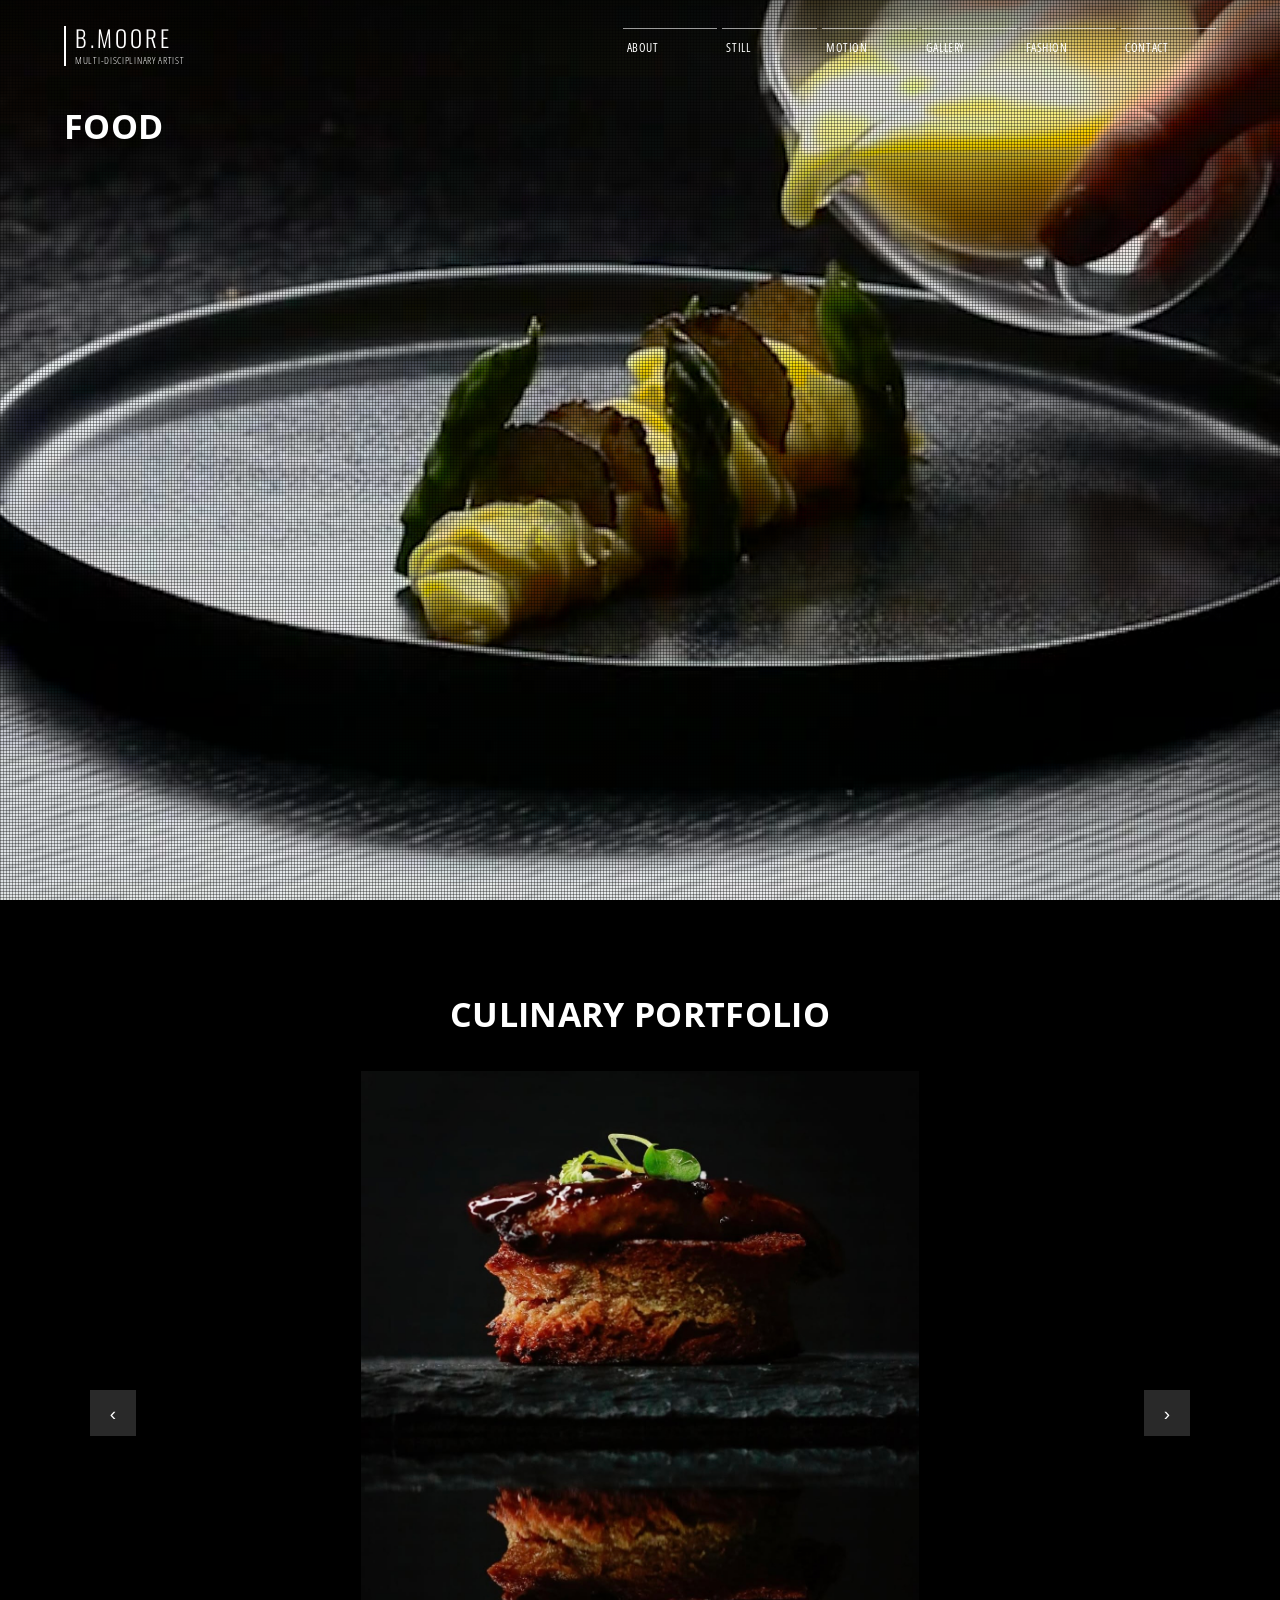
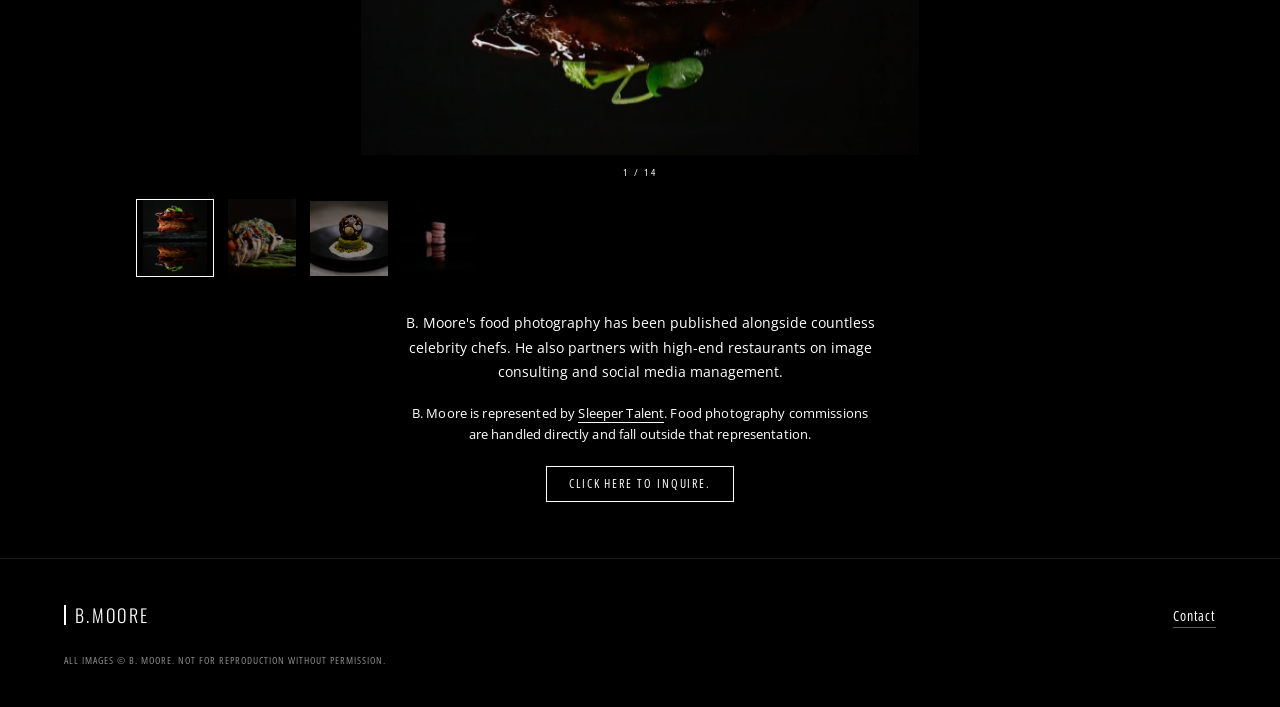
==== food/index.html @ b24ed887 "Match the Food heading inset to Still and Motion. The black field starts at the bottom of the video," ====
<!DOCTYPE html>
<html lang="en">
<head>
<meta charset="utf-8">
<meta name="viewport" content="width=device-width, initial-scale=1">
<meta name="robots" content="noindex, nofollow">
<title>B. Moore — Food</title>
<link rel="stylesheet" href="../css/site.css">
<link rel="stylesheet" href="../css/lookbook.css">
<style>
.food-hero .title{position:absolute;z-index:2;left:var(--pad);top:108px;margin:0;color:#fff;text-align:left;text-shadow:0 1px 14px rgba(0,0,0,.55);pointer-events:none;}
.food-hero video{pointer-events:none;}
.food-lower{background:#000;color:#fff;padding-top:clamp(48px,8vw,96px);padding-bottom:clamp(36px,5vw,56px);}
.food-lower > .title{margin:0 var(--pad) 18px;text-align:center;}
.food-paper.paper{--ink:#fff;--paper:#000;--mid:rgba(255,255,255,.72);--soft:#fff;background:#000;color:#fff;}
.food-paper .fviewer{margin-top:0;padding-top:clamp(12px,2vw,20px);}
.food-lower .counter{color:#fff;}
.food-lower .nav-btn{background:rgba(255,255,255,.16);color:#fff;}
.food-lower .nav-btn:hover{background:rgba(255,255,255,.32);}
.food-lower .strip button.on::after{border-color:#fff;}
.food-lower .strip img,.food-lower .fstrip img{background:#000;}
.food-info{background:#000;color:#fff;text-align:center;padding:8px var(--pad) 0;}
.food-info .lookbook{max-width:36em;margin:0 auto;font-size:14px;line-height:1.75;color:#fff;}
.food-info .rep{max-width:36em;margin:18px auto 0;color:#fff;}
.food-info .rep a{color:#fff;border-bottom-color:#fff;}
.food-info .ask{margin:22px 0 0;}
.food-info .here-btn{display:inline-block;padding:11px 22px;border:1px solid #fff;background:transparent;color:#fff;text-decoration:none;font-family:var(--text);font-stretch:75%;font-size:12px;letter-spacing:.16em;text-transform:uppercase;line-height:1;}
.food-info .here-btn:hover{background:rgba(255,255,255,.08);}
@media (max-width:760px){.food-hero .title{top:84px;}}
</style>
</head>
<body>
<header class="site-head">
  <a class="brand" href="../index.html" aria-label="B. Moore, home"><span class="brand-name">B.MOORE</span><span class="brand-sub">Multi-disciplinary artist</span></a>
  <button class="menu-btn" type="button" aria-expanded="false" aria-controls="site-nav"><span></span><span></span><span></span><span class="sr">Menu</span></button>
  <nav class="site-nav" id="site-nav" aria-label="Main">
    <a href="../about.html">About</a>
    <a href="../still.html">Still</a>
    <a href="../motion.html">Motion</a>
    <a href="../gallery.html">Gallery</a>
    <a href="../fashion.html">Fashion</a>
    <a href="../contact.html">Contact</a>
  </nav>
</header>
<section class="bleed screen full food-hero" aria-label="Food">
  <video src="../media/food-pasta-pour.mp4" poster="../media/food-pasta-pour-poster.jpg" autoplay muted loop playsinline preload="auto" aria-hidden="true"></video>
  <h1 class="title">Food</h1>
</section>
<section class="food-lower">
<h2 class="title">Culinary Portfolio</h2>
<div class="food-paper gal-paper paper">
  <section class="fviewer" id="fviewer" aria-roledescription="carousel" aria-label="Food photography">
    <div class="fstage" id="fstage" tabindex="0">
      <button class="nav-btn fprev" id="fprev" type="button" aria-label="Previous">&#8249;</button>
      <img id="fhero" src="../media/food/food-14.jpg" alt="Food photograph 1" width="1206" height="1476" decoding="async" fetchpriority="high">
      <button class="nav-btn fnext" id="fnext" type="button" aria-label="Next">&#8250;</button>
    </div>
    <p class="counter" id="fcounter"></p>
    <div class="strip fstrip" id="fstrip" role="tablist" aria-label="Food photographs"></div>
  </section>
</div>
<section class="food-info" id="food-info">
  <p class="lookbook">B. Moore's food photography has been published alongside countless celebrity chefs. He also partners with high-end restaurants on image consulting and social media management.</p>
  <p class="rep">B. Moore is represented by <a href="https://headless-xwjbrilancu-br4024-1406.wix-site-host.com" target="_blank" rel="noopener noreferrer">Sleeper Talent</a>. Food photography commissions are handled directly and fall outside that representation.</p>
  <p class="ask"><a class="here-btn" href="../contact.html">Click here to inquire.</a></p>
</section>
</section>
<footer class="site-foot" id="site-footer">
  <span class="brand"><span class="brand-name">B.MOORE</span></span>
  <p class="foot-mail"><a href="../contact.html">Contact</a></p>
  <p class="foot-meta">All images &copy; B. Moore. Not for reproduction without permission.</p>
</footer>
<script src="../js/nav.js"></script>
<script>
var FOOD = [
  { src:"../media/food/food-14.jpg", w:1206, h:1476, alt:"Food photograph 1" },
  { src:"../media/food/food-01.jpg", w:1206, h:1375, alt:"Food photograph 2" },
  { src:"../media/food/food-02.jpg", w:1206, h:1156, alt:"Food photograph 3" },
  { src:"../media/food/food-03.jpg", w:1206, h:1254, alt:"Food photograph 4" },
  { src:"../media/food/food-04.jpg", w:1206, h:1500, alt:"Food photograph 5" },
  { src:"../media/food/food-05.jpg", w:1206, h:1398, alt:"Food photograph 6" },
  { src:"../media/food/food-06.jpg", w:1206, h:1464, alt:"Food photograph 7" },
  { src:"../media/food/food-07.jpg", w:1206, h:1478, alt:"Food photograph 8" },
  { src:"../media/food/food-08.jpg", w:1206, h:1495, alt:"Food photograph 9" },
  { src:"../media/food/food-09.jpg", w:1206, h:1476, alt:"Food photograph 10" },
  { src:"../media/food/food-10.jpg", w:1206, h:1220, alt:"Food photograph 11" },
  { src:"../media/food/food-11.jpg", w:1206, h:1353, alt:"Food photograph 12" },
  { src:"../media/food/food-12.jpg", w:1206, h:1433, alt:"Food photograph 13" },
  { src:"../media/food/food-13.jpg", w:1206, h:1303, alt:"Food photograph 14" }
];
(function(){
  var box = document.getElementById("fviewer");
  var stage = document.getElementById("fstage");
  var hero = document.getElementById("fhero");
  var counter = document.getElementById("fcounter");
  var strip = document.getElementById("fstrip");
  var i = 0;
  FOOD.forEach(function(f, n){
    var b = document.createElement("button");
    b.type = "button";
    b.setAttribute("role", "tab");
    b.setAttribute("aria-label", "Photograph " + (n + 1));
    var t = document.createElement("img");
    t.alt = "";
    t.width = f.w;
    t.height = f.h;
    t.decoding = "async";
    if (n === 0) t.src = f.src;
    else t.loading = "lazy";
    b.appendChild(t);
    b.addEventListener("click", function(){ show(n, true); });
    strip.appendChild(b);
  });
  var buttons = strip.querySelectorAll("button");
  function show(n, scroll){
    i = (n + FOOD.length) % FOOD.length;
    var f = FOOD[i];
    var thumb = buttons[i].querySelector("img");
    if (!thumb.getAttribute("src")) thumb.src = f.src;
    hero.src = f.src;
    hero.width = f.w;
    hero.height = f.h;
    hero.alt = f.alt;
    counter.textContent = (i + 1) + " / " + FOOD.length;
    for (var k = 0; k < buttons.length; k++){
      buttons[k].classList.toggle("on", k === i);
      buttons[k].setAttribute("aria-selected", k === i ? "true" : "false");
    }
    if (scroll && buttons[i]){
      var b = buttons[i];
      var left = b.offsetLeft - strip.clientWidth / 2 + b.offsetWidth / 2;
      strip.scrollTo({ left: left, behavior: "smooth" });
    }
  }
  document.getElementById("fprev").addEventListener("click", function(){ show(i - 1, true); });
  document.getElementById("fnext").addEventListener("click", function(){ show(i + 1, true); });
  box.addEventListener("keydown", function(e){
    if (e.key === "ArrowLeft"){ show(i - 1, true); e.preventDefault(); }
    else if (e.key === "ArrowRight"){ show(i + 1, true); e.preventDefault(); }
  });
  var x0 = null, y0 = null;
  stage.addEventListener("touchstart", function(e){
    x0 = e.touches[0].clientX; y0 = e.touches[0].clientY;
  }, { passive: true });
  stage.addEventListener("touchend", function(e){
    if (x0 === null) return;
    var dx = e.changedTouches[0].clientX - x0, dy = e.changedTouches[0].clientY - y0;
    if (Math.abs(dx) > 40 && Math.abs(dx) > Math.abs(dy)) show(dx < 0 ? i + 1 : i - 1, true);
    x0 = null;
  });
  if ("IntersectionObserver" in window){
    var seen = false;
    var watch = new IntersectionObserver(function(entries){
      if (seen || !entries.some(function(en){ return en.isIntersecting; })) return;
      seen = true;
      watch.disconnect();
      for (var n = 1; n < buttons.length; n++){
        var img = buttons[n].querySelector("img");
        if (!img.getAttribute("src")) img.src = FOOD[n].src;
      }
    }, { threshold: 0.2 });
    watch.observe(box);
  }
  show(0, false);
})();
</script>
</body>
</html>
---- css/site.css ----
/* B. Moore — shared styles for every page.
   Fonts: Oswald and Open Sans (SIL Open Font License, see fonts/OFL.txt),
   the free originals of the fonts used on the Wix site. */
@font-face{font-family:"Oswald";src:url(../fonts/oswald.woff2) format("woff2");font-weight:200 700;font-display:swap;}
@font-face{font-family:"Open Sans";src:url(../fonts/opensans.woff2) format("woff2");font-weight:300 800;font-stretch:75% 100%;font-display:swap;}
@font-face{font-family:"Open Sans";src:url(../fonts/opensans-italic.woff2) format("woff2");font-weight:300 800;font-stretch:75% 100%;font-style:italic;font-display:swap;}

:root{
  --black:#000;
  --night:#080808;
  --white:#fff;
  --grey:#7f7e7e;
  --light:#dddddd;
  --display:"Oswald","Arial Narrow","Helvetica Neue",Arial,sans-serif;
  --text:"Open Sans","Helvetica Neue",Helvetica,Arial,sans-serif;
  --pad:clamp(20px,5vw,72px);
}
*{box-sizing:border-box;}
html{-webkit-text-size-adjust:100%;}
body{margin:0;background:var(--night);color:var(--white);font-family:var(--text);-webkit-font-smoothing:antialiased;}
a{color:inherit;text-decoration:none;}
img{max-width:100%;}
.sr{position:absolute;width:1px;height:1px;overflow:hidden;clip:rect(0 0 0 0);white-space:nowrap;}

/* ---------- header: logo with a thin bar, nav items sitting under a line ---------- */
.site-head{
  position:absolute;top:0;left:0;right:0;z-index:50;
  display:flex;align-items:flex-start;justify-content:space-between;gap:28px;
  padding:26px var(--pad) 0;
  color:var(--white);
  background:linear-gradient(rgba(0,0,0,.45),rgba(0,0,0,0));
}
.brand{position:relative;z-index:60;display:block;border-left:2px solid var(--white);padding:1px 0 1px 9px;line-height:1;}
.brand-name{display:block;font-family:var(--display);font-weight:300;font-size:23px;letter-spacing:.13em;}
.brand-sub{display:block;margin-top:5px;font-family:var(--text);font-stretch:75%;font-weight:300;font-size:10px;letter-spacing:.07em;text-transform:uppercase;}
.site-nav{display:flex;gap:5px;padding-top:2px;}
.site-nav a{
  width:clamp(72px,7.4vw,100px);
  border-top:1px solid rgba(255,255,255,.6);
  padding:11px 0 6px 4px;
  font-family:var(--text);font-stretch:75%;font-weight:400;font-size:11.5px;letter-spacing:.05em;text-transform:uppercase;
  transition:border-color .2s ease;
}
.site-nav a:hover{border-top-color:#fff;}
.site-nav a.here{border-top:3px solid #fff;padding-top:9px;}
.menu-btn{display:none;}

@media (max-width:760px){
  .site-head{padding:18px 20px 0;align-items:center;}
  .brand-name{font-size:20px;}
  .brand-sub{font-size:9px;}
  .menu-btn{
    display:flex;flex-direction:column;justify-content:center;gap:6px;
    width:44px;height:44px;margin-right:-8px;padding:0 10px;
    background:none;border:0;cursor:pointer;position:relative;z-index:60;
  }
  .menu-btn span:not(.sr){display:block;height:1px;background:#fff;transition:transform .25s ease,opacity .2s ease;}
  .menu-open .menu-btn span:nth-child(1){transform:translateY(7px) rotate(45deg);}
  .menu-open .menu-btn span:nth-child(2){opacity:0;}
  .menu-open .menu-btn span:nth-child(3){transform:translateY(-7px) rotate(-45deg);}
  .site-nav{
    position:fixed;inset:0;z-index:55;
    flex-direction:column;justify-content:center;gap:0;
    padding:90px 28px 40px;background:rgba(0,0,0,.96);
    opacity:0;visibility:hidden;transition:opacity .25s ease,visibility .25s;
  }
  .menu-open .site-nav{opacity:1;visibility:visible;}
  .site-nav a{width:100%;font-size:22px;letter-spacing:.08em;padding:16px 0 18px 2px;}
  .site-nav a.here{padding-top:14px;}
  body.menu-open{overflow:hidden;}
}

/* ---------- full-bleed video / image with the fine screen texture ---------- */
.bleed{position:relative;overflow:hidden;background:#000;}
.bleed video,.bleed .bg{position:absolute;inset:0;width:100%;height:100%;object-fit:cover;display:block;}
.screen::after{
  content:"";position:absolute;inset:0;pointer-events:none;
  background-image:
    linear-gradient(rgba(0,0,0,.34) 1px,transparent 1px),
    linear-gradient(90deg,rgba(0,0,0,.34) 1px,transparent 1px);
  background-size:3px 3px;
}
.full{height:100vh;height:100svh;min-height:520px;}
.vid-ctrls{
  position:absolute;right:var(--pad);bottom:26px;z-index:5;
  display:flex;flex-direction:column;align-items:flex-start;gap:10px;
}
.vid-toggle,.vid-sound{
  background:none;border:0;border-top:1px solid rgba(255,255,255,.6);color:#fff;cursor:pointer;
  padding:9px 0 4px;min-width:84px;text-align:left;
  font-family:var(--text);font-stretch:75%;font-size:11px;letter-spacing:.06em;text-transform:uppercase;
  opacity:.8;
}
.vid-toggle:hover,.vid-sound:hover{opacity:1;}

/* ---------- type ---------- */
.title{font-family:var(--text);font-weight:700;font-size:clamp(26px,3vw,34px);letter-spacing:.01em;text-transform:uppercase;margin:0;line-height:1.1;}
.kick{font-family:var(--text);font-stretch:75%;font-size:11px;letter-spacing:.14em;text-transform:uppercase;color:rgba(255,255,255,.72);margin:0 0 14px;}
.copy{max-width:31em;font-size:14px;line-height:1.7;font-weight:400;}
.copy p{margin:0 0 16px;}
.copy p:last-child{margin-bottom:0;}
.rep{margin:22px 0 0;font-size:13px;line-height:1.6;letter-spacing:.01em;color:rgba(255,255,255,.72);}
.rep a{border-bottom:1px solid rgba(255,255,255,.45);}

/* ---------- footer ---------- */
.site-foot{
  background:#000;color:#fff;
  padding:46px var(--pad) 40px;
  display:flex;flex-wrap:wrap;align-items:flex-end;justify-content:space-between;gap:22px;
  border-top:1px solid #1d1d1d;
}
.site-foot .brand-name{font-size:18px;}
.foot-mail{font-family:var(--text);font-stretch:75%;font-size:14px;letter-spacing:.06em;margin:0;}
.foot-mail a{border-bottom:1px solid rgba(255,255,255,.35);padding-bottom:2px;}
.foot-meta{flex-basis:100%;margin:6px 0 0;font-family:var(--text);font-stretch:75%;font-size:10px;letter-spacing:.1em;text-transform:uppercase;color:#8a8a8a;}

@media (prefers-reduced-motion:reduce){*{transition:none !important;scroll-behavior:auto !important;}}
---- css/lookbook.css ----
/* Shared paper / type styles used by Gallery. */
.paper{
  --ink:#111;
  --mid:#7a7a7a;
  --soft:#b9b9b9;
  --rule:#e6e6e6;
  --paper:#fff;
  --serif:var(--text);
  --pad:46px;
  background:var(--paper);color:var(--ink);
}
@media (max-width:860px){.paper{--pad:20px;}}
/* ---------- page heading ---------- */
  .headline{
    text-align:center;
    padding:clamp(38px,6vw,64px) var(--pad) clamp(26px,4vw,40px);
  }
  .kicker{
    font-family:var(--serif);
    font-size:10.5px;
    letter-spacing:.26em;
    text-transform:uppercase;
    color:var(--mid);
    margin:0 0 16px;
  }
  .headline h1{
    font-family:var(--serif);
    font-weight:400;
    font-size:clamp(21px,2.4vw,27px);
    letter-spacing:.02em;
    margin:0;
    line-height:1.25;
  }

  /* ---------- viewer ---------- */
  .viewer{
    position:relative;
    padding:0 var(--pad);
  }
  .stage{
    position:relative;
    display:flex;
    align-items:center;
    justify-content:center;
    height:min(70vh,760px);
    background:#fafafa;
  }
  .stage img{
    max-width:100%;
    max-height:100%;
    display:block;
    object-fit:contain;
    background:#fafafa;
  }
  .stage .capbox{
    position:absolute;
    left:0;
    bottom:0;
    background:rgba(52,52,52,.62);
    color:#fff;
    padding:9px 14px 10px;
    font-family:var(--serif);
    font-size:12px;
    letter-spacing:.05em;
    max-width:70%;
  }
  .stage .capbox .grp{
    display:block;
    font-size:9px;
    letter-spacing:.22em;
    text-transform:uppercase;
    color:rgba(255,255,255,.72);
    margin-top:4px;
  }
  .nav-btn{
    position:absolute;
    top:50%;
    transform:translateY(-50%);
    width:46px;
    height:46px;
    border:0;
    background:rgba(120,120,120,.55);
    color:#fff;
    font-size:19px;
    line-height:1;
    cursor:pointer;
    display:flex;
    align-items:center;
    justify-content:center;
    transition:background .2s ease;
    padding:0;
  }
  .nav-btn:hover{background:rgba(60,60,60,.8);}
  .nav-btn:focus-visible{outline:2px solid var(--ink);outline-offset:3px;}
  .prev{left:0;}
  .next{right:0;}

  /* ---------- counter + strip ---------- */
  .counter{
    text-align:center;
    font-family:var(--serif);
    font-size:10px;
    letter-spacing:.24em;
    color:var(--soft);
    margin:18px 0 0;
    text-transform:uppercase;
  }
  .strip{
    display:flex;
    gap:9px;
    overflow-x:auto;
    padding:20px var(--pad) 26px;
    scrollbar-width:thin;
    scroll-behavior:smooth;
  }
  .strip::-webkit-scrollbar{height:5px;}
  .strip::-webkit-scrollbar-thumb{background:#ddd;}
  .strip button{
    flex:0 0 auto;
    width:78px;
    height:78px;
    padding:0;
    border:0;
    background:none;
    cursor:pointer;
    position:relative;
    opacity:.55;
    transition:opacity .2s ease;
  }
  .strip button:hover{opacity:.85;}
  .strip button.on{opacity:1;}
  .strip button.on::after{
    content:"";
    position:absolute;
    inset:0;
    border:1px solid var(--ink);
    pointer-events:none;
  }
  .strip img{
    width:100%;
    height:100%;
    object-fit:cover;
    display:block;
    background:#f2f2f2;
  }

  /* ---------- sections ---------- */
  .band{
    padding:clamp(56px,8vw,96px) var(--pad);
  }
  .band.rule-top{border-top:1px solid var(--rule);}
  .center{text-align:center;}
  .h2{
    font-family:var(--serif);
    font-weight:400;
    font-size:clamp(17px,1.9vw,21px);
    letter-spacing:.02em;
    margin:0;
    line-height:1.3;
  }
  .prose{
    max-width:34em;
    margin:24px auto 0;
    font-family:var(--serif);
    font-size:14px;
    line-height:1.95;
    color:#3a3a3a;
  }
  .prose p{margin:0 0 18px;}
  .prose p:last-child{margin-bottom:0;}
  .prose strong{font-weight:600;color:var(--ink);}
  .prose .pull{
    font-style:italic;
    font-size:15px;
    line-height:1.8;
    color:var(--ink);
    margin-top:26px;
    padding-top:22px;
    border-top:1px solid var(--rule);
  }

  /* frames slider */
  .fviewer{
    max-width:1100px;
    margin:clamp(40px,6vw,64px) auto 0;
  }
  .fstage{
    position:relative;
    display:flex;
    align-items:center;
    justify-content:center;
    height:min(76vh,820px);
    background:var(--paper);
    outline:none;
    touch-action:pan-y;
  }
  .fstage:focus-visible{box-shadow:0 0 0 1px var(--rule);}
  .fstage img{
    max-width:calc(100% - 120px);
    max-height:100%;
    display:block;
    object-fit:contain;
    background:var(--paper);
    transition:opacity .25s ease;
    user-select:none;
    -webkit-user-drag:none;
  }
  .fstage img.fade{opacity:0;}
  .fprev{left:0;}
  .fnext{right:0;}
  .fcap{
    font-family:var(--serif);
    font-size:12px;
    letter-spacing:.05em;
    color:var(--ink);
    margin:14px auto 0;
    min-height:2.6em;
    max-width:34em;
    line-height:1.6;
  }
  .fcap .fgrp{
    display:block;
    font-size:9px;
    letter-spacing:.22em;
    text-transform:uppercase;
    color:var(--mid);
    margin-top:4px;
  }
  .fviewer .counter{margin-top:10px;}
  .fstrip{justify-content:safe center;}
  .fstrip img{object-fit:contain;background:var(--paper);}

  /* clothing */
  #clothing .kicker{margin-bottom:14px;}
  .wear-lead{
    max-width:1100px;
    margin:clamp(36px,5vw,54px) auto 0;
  }
  .wear-lead img{width:100%;height:auto;display:block;background:#f2f2f2;}
  .wear-grid{
    max-width:1100px;
    margin:30px auto 0;
    display:grid;
    grid-template-columns:repeat(3,1fr);
    gap:14px;
    align-items:start;
  }
  .wear-grid figure{margin:0;}
  .wear-grid img{width:100%;height:auto;display:block;background:#f2f2f2;}
  .wear-lead figcaption,
  .wear-grid figcaption{
    font-family:var(--serif);
    font-size:10.5px;
    letter-spacing:.04em;
    color:var(--mid);
    margin-top:10px;
    line-height:1.6;
    text-align:left;
  }
  .wear-grid figure{padding-bottom:18px;}
  .wear-lead figcaption{text-align:center;margin-top:12px;}

  /* sequence list */
  .seq{
    display:flex;
    flex-wrap:wrap;
    justify-content:center;
    gap:10px 26px;
    margin:26px 0 0;
    padding:0;
    list-style:none;
    font-family:var(--serif);
    font-size:11px;
    letter-spacing:.18em;
    text-transform:uppercase;
    color:var(--mid);
  }
  .seq li{cursor:default;}
  .seq button{
    font:inherit;
    color:inherit;
    letter-spacing:inherit;
    text-transform:inherit;
    background:none;
    border:0;
    padding:4px 0;
    cursor:pointer;
    border-bottom:1px solid transparent;
    transition:color .2s ease,border-color .2s ease;
  }
  .seq button:hover{color:var(--ink);border-color:var(--rule);}

  @media (max-width:860px){
    .stage{height:min(62vh,540px);}
    .nav-btn{width:38px;height:38px;font-size:16px;}
    .strip{padding:16px var(--pad) 20px;gap:7px;}
    .strip button{width:62px;height:62px;}
    .fstage{height:auto;aspect-ratio:4/5;max-height:70vh;}
    .fstage img{max-width:calc(100% - 56px);}
    .wear-grid{grid-template-columns:1fr;gap:10px;}
    .stage .capbox{font-size:11px;padding:7px 11px 8px;}
  }
.paper .headline h1,.paper .h2{font-family:var(--display);font-weight:300;letter-spacing:.08em;text-transform:uppercase;}
.paper .headline h1{font-size:clamp(24px,2.8vw,32px);}
.paper .h2{font-size:clamp(19px,2vw,23px);}
.paper .prose{font-size:14px;line-height:1.85;}
.paper .counter,.paper .seq,.paper .kicker{font-stretch:75%;}
/* Gallery is frames-only: hide leftover print-viewer rules if any */
.gal-paper .viewer{display:none !important;}
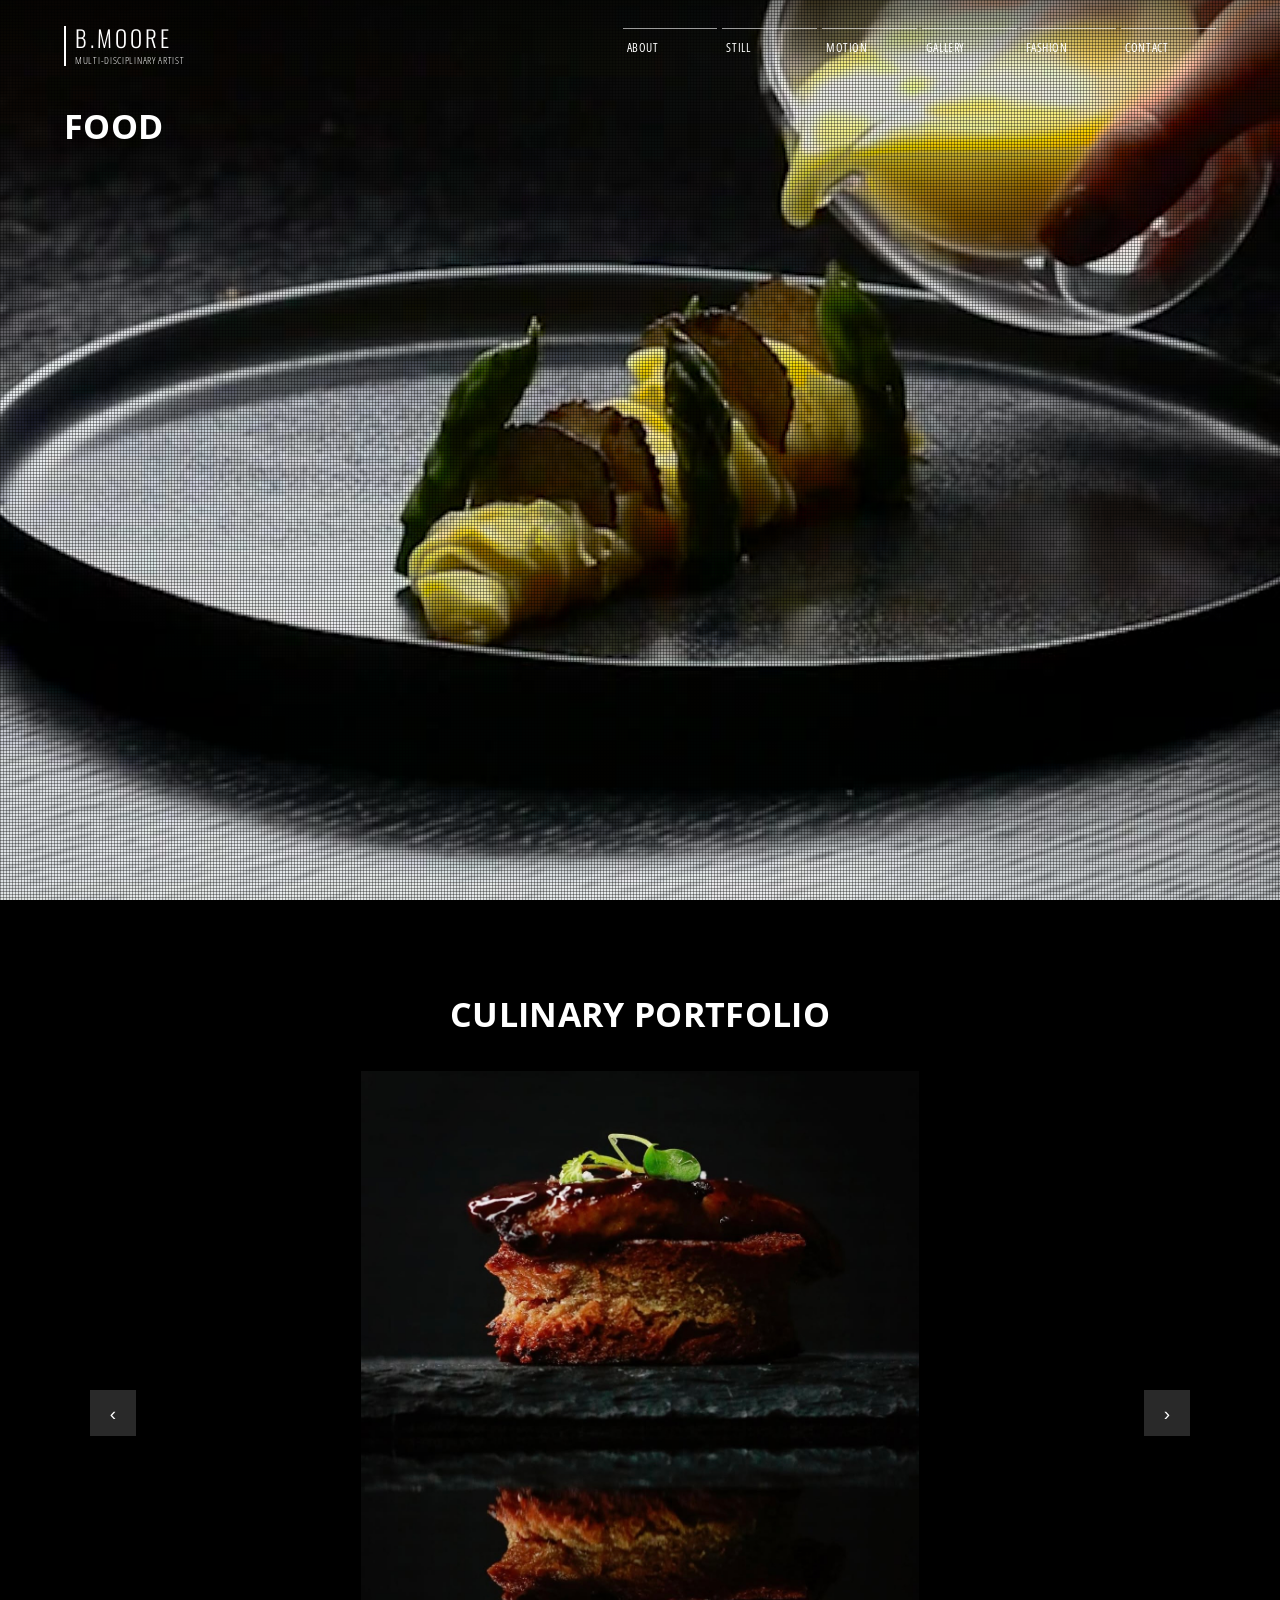
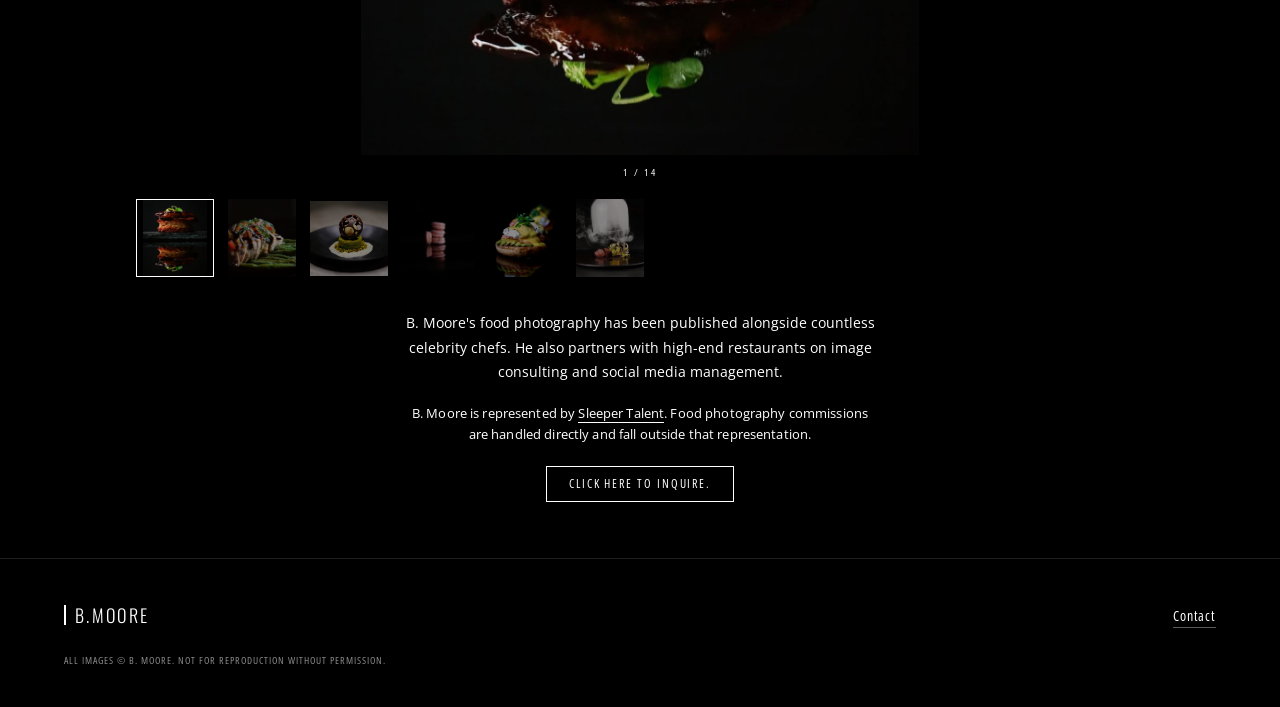
==== commit 8bab90c1: "Cache-bust the Food stylesheets with the seam-fix commit. Returning visitors request site.css and lo" ====
--- a/food/index.html
+++ b/food/index.html
@@ -5,12 +5,14 @@
 <meta name="viewport" content="width=device-width, initial-scale=1">
 <meta name="robots" content="noindex, nofollow">
 <title>B. Moore — Food</title>
-<link rel="stylesheet" href="../css/site.css">
-<link rel="stylesheet" href="../css/lookbook.css">
+<link rel="stylesheet" href="../css/site.css?v=f34f4a7">
+<link rel="stylesheet" href="../css/lookbook.css?v=f34f4a7">
 <style>
+body{background:#000;}
 .food-hero .title{position:absolute;z-index:2;left:var(--pad);top:108px;margin:0;color:#fff;text-align:left;text-shadow:0 1px 14px rgba(0,0,0,.55);pointer-events:none;}
 .food-hero video{pointer-events:none;}
-.food-lower{background:#000;color:#fff;padding-top:clamp(48px,8vw,96px);padding-bottom:clamp(36px,5vw,56px);}
+.food-hero{margin:0;border:0;box-shadow:none;}
+.food-lower{background:#000;color:#fff;margin:0;border-top:0;box-shadow:none;padding-top:clamp(48px,8vw,96px);padding-bottom:clamp(36px,5vw,56px);}
 .food-lower > .title{margin:0 var(--pad) 18px;text-align:center;}
 .food-paper.paper{--ink:#fff;--paper:#000;--mid:rgba(255,255,255,.72);--soft:#fff;background:#000;color:#fff;}
 .food-paper .fviewer{margin-top:0;padding-top:clamp(12px,2vw,20px);}
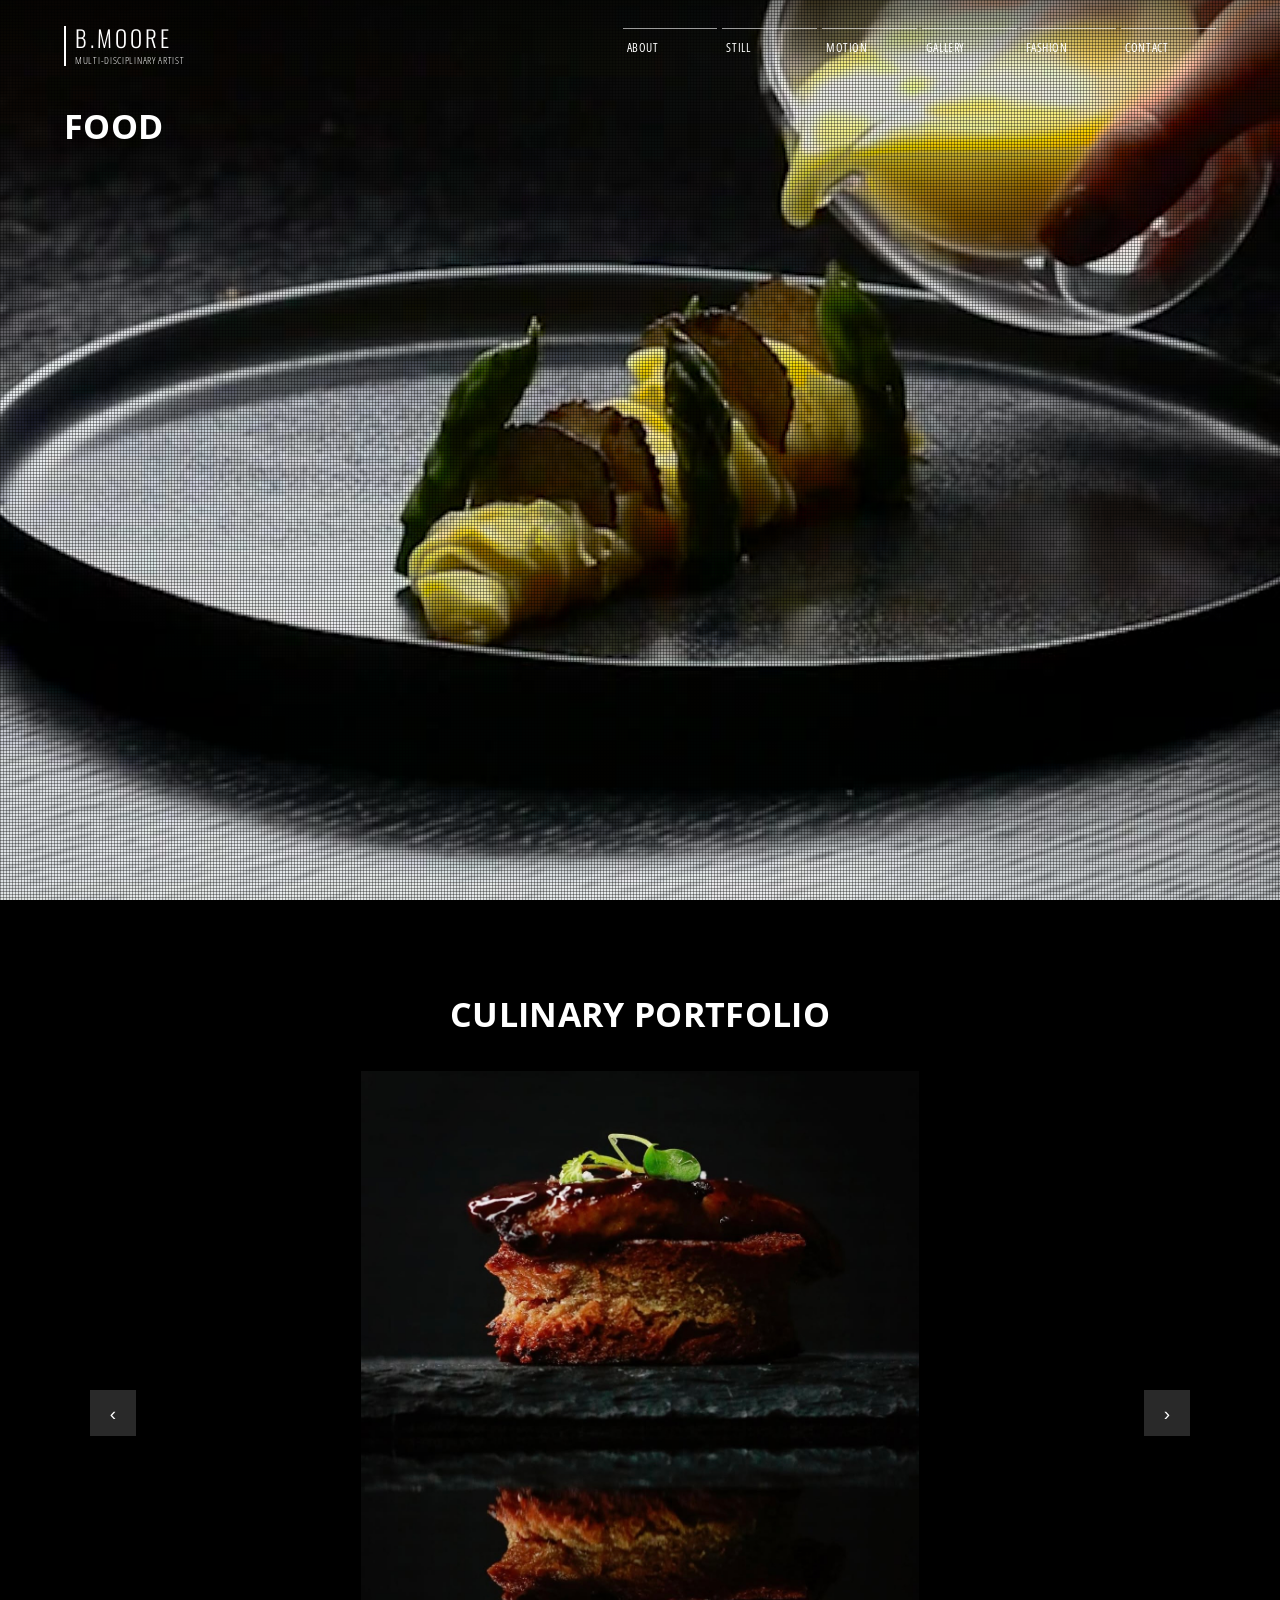
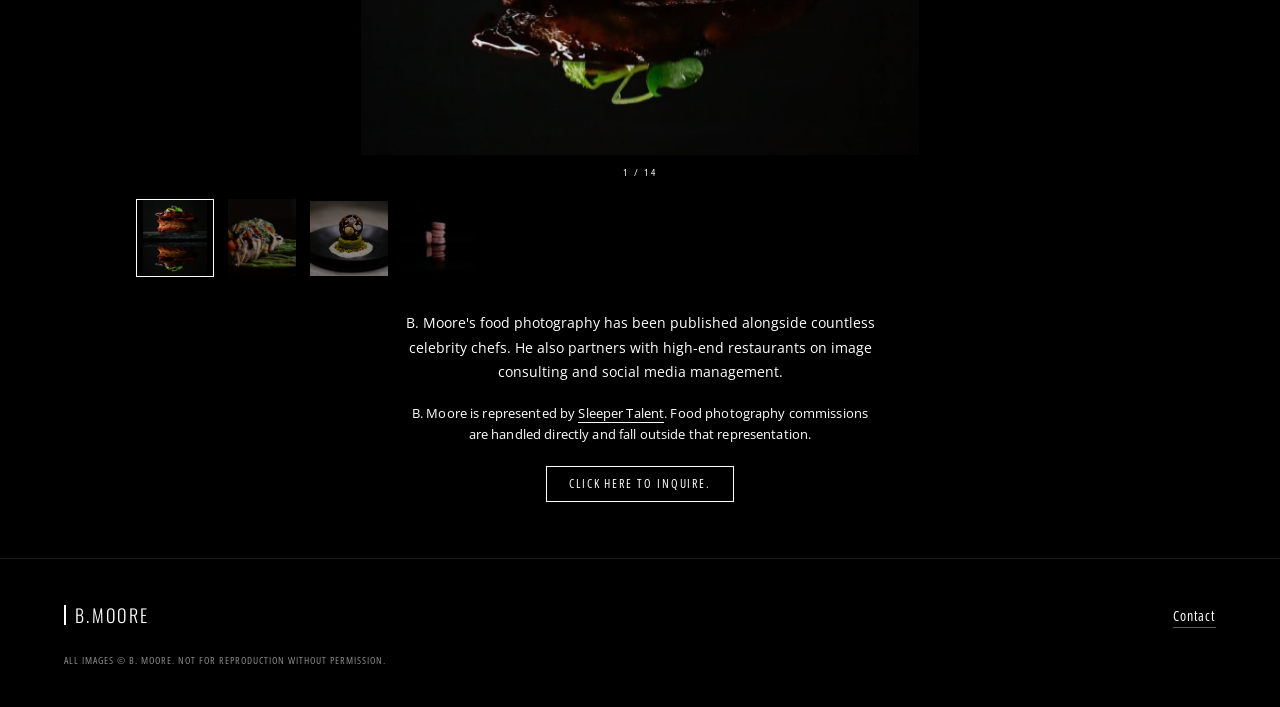
==== commit e6db7f2d: "Keep the Food hero full height on iPhone. The mobile hero uses the same viewport height as Still and" ====
--- a/food/index.html
+++ b/food/index.html
@@ -5,13 +5,25 @@
 <meta name="viewport" content="width=device-width, initial-scale=1">
 <meta name="robots" content="noindex, nofollow">
 <title>B. Moore — Food</title>
-<link rel="stylesheet" href="../css/site.css?v=f34f4a7">
-<link rel="stylesheet" href="../css/lookbook.css?v=f34f4a7">
+<link rel="stylesheet" href="../css/site.css?v=ioshero">
+<link rel="stylesheet" href="../css/lookbook.css?v=ioshero">
 <style>
 body{background:#000;}
 .food-hero .title{position:absolute;z-index:2;left:var(--pad);top:108px;margin:0;color:#fff;text-align:left;text-shadow:0 1px 14px rgba(0,0,0,.55);pointer-events:none;}
 .food-hero video{pointer-events:none;}
 .food-hero{margin:0;border:0;box-shadow:none;}
+@media (max-width:860px){
+  .food-hero{height:min(100svh,980px);min-height:520px;}
+  .food-hero video{
+    inset:auto;top:50%;left:50%;right:auto;bottom:auto;
+    width:auto;height:auto;max-width:none;
+    min-width:100%;min-height:100%;
+    transform:translate(-50%,-50%);
+    object-fit:cover;
+  }
+  .food-lower .fstage{overflow:hidden;}
+  .food-lower .fstage img{min-width:0;min-height:0;width:auto;height:auto;max-height:100%;}
+}
 .food-lower{background:#000;color:#fff;margin:0;border-top:0;box-shadow:none;padding-top:clamp(48px,8vw,96px);padding-bottom:clamp(36px,5vw,56px);}
 .food-lower > .title{margin:0 var(--pad) 18px;text-align:center;}
 .food-paper.paper{--ink:#fff;--paper:#000;--mid:rgba(255,255,255,.72);--soft:#fff;background:#000;color:#fff;}
@@ -54,7 +66,7 @@
   <section class="fviewer" id="fviewer" aria-roledescription="carousel" aria-label="Food photography">
     <div class="fstage" id="fstage" tabindex="0">
       <button class="nav-btn fprev" id="fprev" type="button" aria-label="Previous">&#8249;</button>
-      <img id="fhero" src="../media/food/food-14.jpg" alt="Food photograph 1" width="1206" height="1476" decoding="async" fetchpriority="high">
+      <img id="fhero" src="../media/food/food-14.jpg" alt="Food photograph 1" width="1206" height="1476" decoding="async" fetchpriority="high" loading="eager">
       <button class="nav-btn fnext" id="fnext" type="button" aria-label="Next">&#8250;</button>
     </div>
     <p class="counter" id="fcounter"></p>
